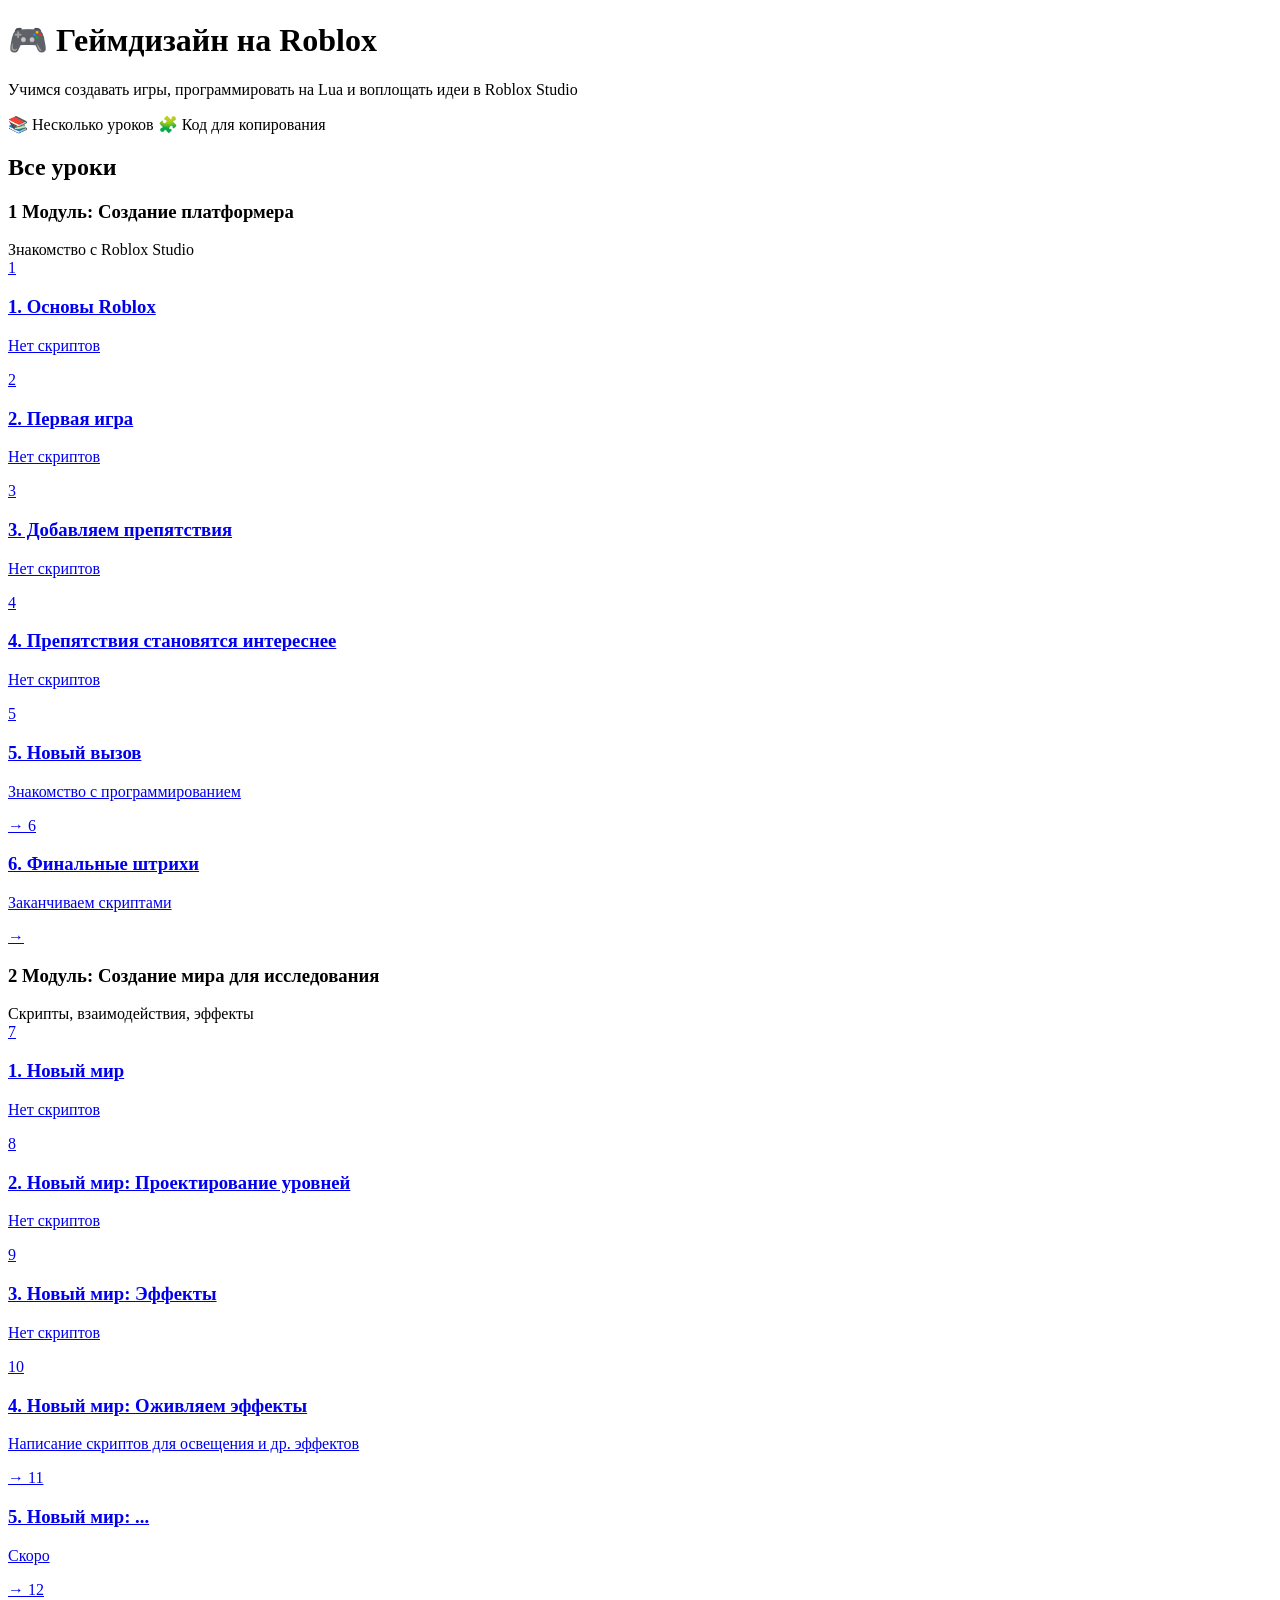
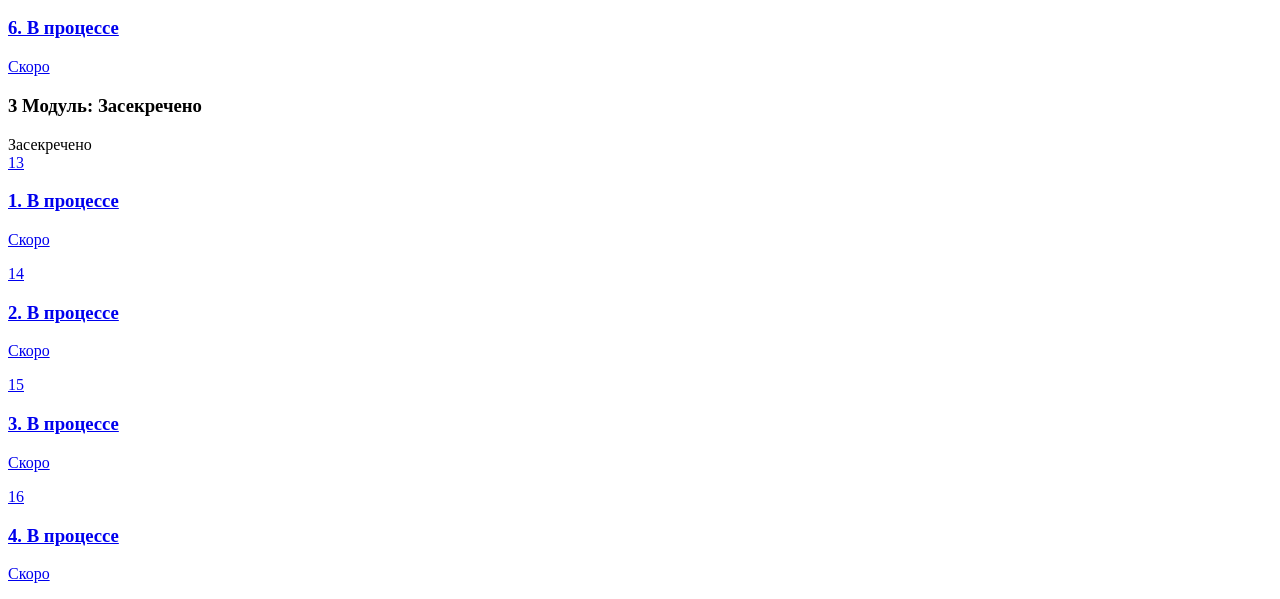
==== index.html @ af14eb31 "Update index.html" ====
<!DOCTYPE html>
<html lang="ru">
<head>
  <meta charset="UTF-8">
  <meta name="viewport" content="width=device-width, initial-scale=1.0">
  <title>Геймдизайн на Roblox — уроки для юных создателей</title>
  <link rel="preconnect" href="https://fonts.googleapis.com">
  <link rel="preconnect" href="https://fonts.gstatic.com" crossorigin>
  <link href="https://fonts.googleapis.com/css2?family=Inter:opsz,wght@14..32,400;14..32,500;14..32,600;14..32,700&display=swap" rel="stylesheet">
  <link rel="stylesheet" href="css/style.css">
  <link rel="icon" type="image/png" href="logo-circle-tg.png">
</head>
<body>
  <div class="container">

    <header class="hero">
      <h1>🎮 Геймдизайн на Roblox</h1>
      <p class="subhead">Учимся создавать игры, программировать на Lua и воплощать идеи в Roblox Studio</p>
      <div class="badge-list">
        <span class="badge">📚 Несколько уроков</span>
        <span class="badge">🧩 Код для копирования</span>
      </div>
    </header>

    <section class="section">
      <h2 class="section-title">Все уроки</h2>

      <div class="topic-list">

        <!-- ПОДТЕМА 1 -->
        <section class="topic-block">
          <header class="topic-header">
            <h3 class="topic-title">1 Модуль: Создание платформера</h3>
            <span class="topic-range">Знакомство с Roblox Studio</span>
          </header>
          <div class="lesson-list">
            <a class="lesson-item lesson-item--disabled" href="#">
              <span class="lesson-item__num">1</span>
              <div class="lesson-item__body">
                <h3>1. Основы Roblox</h3>
                <p>Нет скриптов</p>
              </div>
            </a>
            <a class="lesson-item lesson-item--disabled" href="#">
              <span class="lesson-item__num">2</span>
              <div class="lesson-item__body">
                <h3>2. Первая игра</h3>
                <p>Нет скриптов</p>
              </div>
            </a>
            <a class="lesson-item lesson-item--disabled" href="#">
              <span class="lesson-item__num">3</span>
              <div class="lesson-item__body">
                <h3>3. Добавляем препятствия</h3>
                <p>Нет скриптов</p>
              </div>
            </a>
            <a class="lesson-item lesson-item--disabled" href="#">
              <span class="lesson-item__num">4</span>
              <div class="lesson-item__body">
                <h3>4. Препятствия становятся интереснее</h3>
                <p>Нет скриптов</p>
              </div>
            </a>
            <a class="lesson-item" href="lessons/lesson-05.html">
              <span class="lesson-item__num">5</span>
              <div class="lesson-item__body">
                <h3>5. Новый вызов</h3>
                <p>Знакомство с программированием</p>
              </div>
              <span class="lesson-item__arrow">→</span>
            </a>
            <a class="lesson-item" href="lessons/lesson-06.html">
              <span class="lesson-item__num">6</span>
              <div class="lesson-item__body">
                <h3>6. Финальные штрихи</h3>
                <p>Заканчиваем скриптами</p>
              </div>
              <span class="lesson-item__arrow">→</span>
            </a>
          </div>
        </section>

        <!-- ПОДТЕМА 2 -->
        <section class="topic-block">
          <header class="topic-header">
            <h3 class="topic-title">2 Модуль: Создание мира для исследования</h3>
            <span class="topic-range">Скрипты, взаимодействия, эффекты</span>
          </header>
          <div class="lesson-list">
            <a class="lesson-item lesson-item--disabled" href="#">
              <span class="lesson-item__num">7</span>
              <div class="lesson-item__body">
                <h3>1. Новый мир</h3>
                <p>Нет скриптов</p>
              </div>
            </a>
            <a class="lesson-item lesson-item--disabled" href="#">
              <span class="lesson-item__num">8</span>
              <div class="lesson-item__body">
                <h3>2. Новый мир: Проектирование уровней</h3>
                <p>Нет скриптов</p>
              </div>
            </a>
            <a class="lesson-item lesson-item--disabled" href="#">
              <span class="lesson-item__num">9</span>
              <div class="lesson-item__body">
                <h3>3. Новый мир: Эффекты</h3>
                <p>Нет скриптов</p>
              </div>
            </a>
            <a class="lesson-item" href="lessons/lesson-10.html">
              <span class="lesson-item__num">10</span>
              <div class="lesson-item__body">
                <h3>4. Новый мир: Оживляем эффекты</h3>
                <p>Написание скриптов для освещения и др. эффектов</p>
              </div>
              <span class="lesson-item__arrow">→</span>
            </a>
            <a class="lesson-item" href="lessons/lesson-1.html">
              <span class="lesson-item__num">11</span>
              <div class="lesson-item__body">
                <h3>5. Новый мир: ...</h3>
                <p>Скоро</p>
              </div>
              <span class="lesson-item__arrow">→</span>
            </a>
            <a class="lesson-item lesson-item--disabled" href="#">
              <span class="lesson-item__num">12</span>
              <div class="lesson-item__body">
                <h3>6. В процессе</h3>
                <p>Скоро</p>
              </div>
            </a>
          </div>
        </section>

        <!-- ПОДТЕМА 3 — занятие 7 является первым в этой подтеме -->
        <section class="topic-block">
          <header class="topic-header">
            <h3 class="topic-title">3 Модуль: Засекречено</h3>
            <span class="topic-range">Засекречено</span>
          </header>
          <div class="lesson-list">
            <a class="lesson-item lesson-item--disabled" href="#">
              <span class="lesson-item__num">13</span>
              <div class="lesson-item__body">
                <h3>1. В процессе</h3>
                <p>Скоро</p>
              </div>
            </a>
            <a class="lesson-item lesson-item--disabled" href="#">
              <span class="lesson-item__num">14</span>
              <div class="lesson-item__body">
                <h3>2. В процессе</h3>
                <p>Скоро</p>
              </div>
            </a>
            <a class="lesson-item lesson-item--disabled" href="#">
              <span class="lesson-item__num">15</span>
              <div class="lesson-item__body">
                <h3>3. В процессе</h3>
                <p>Скоро</p>
              </div>
            </a>
            <a class="lesson-item lesson-item--disabled" href="#">
              <span class="lesson-item__num">16</span>
              <div class="lesson-item__body">
                <h3>4. В процессе</h3>
                <p>Скоро</p>
              </div>
            </a>
          </div>
        </section>

      </div>
    </section>

  </div>
</body>
</html>
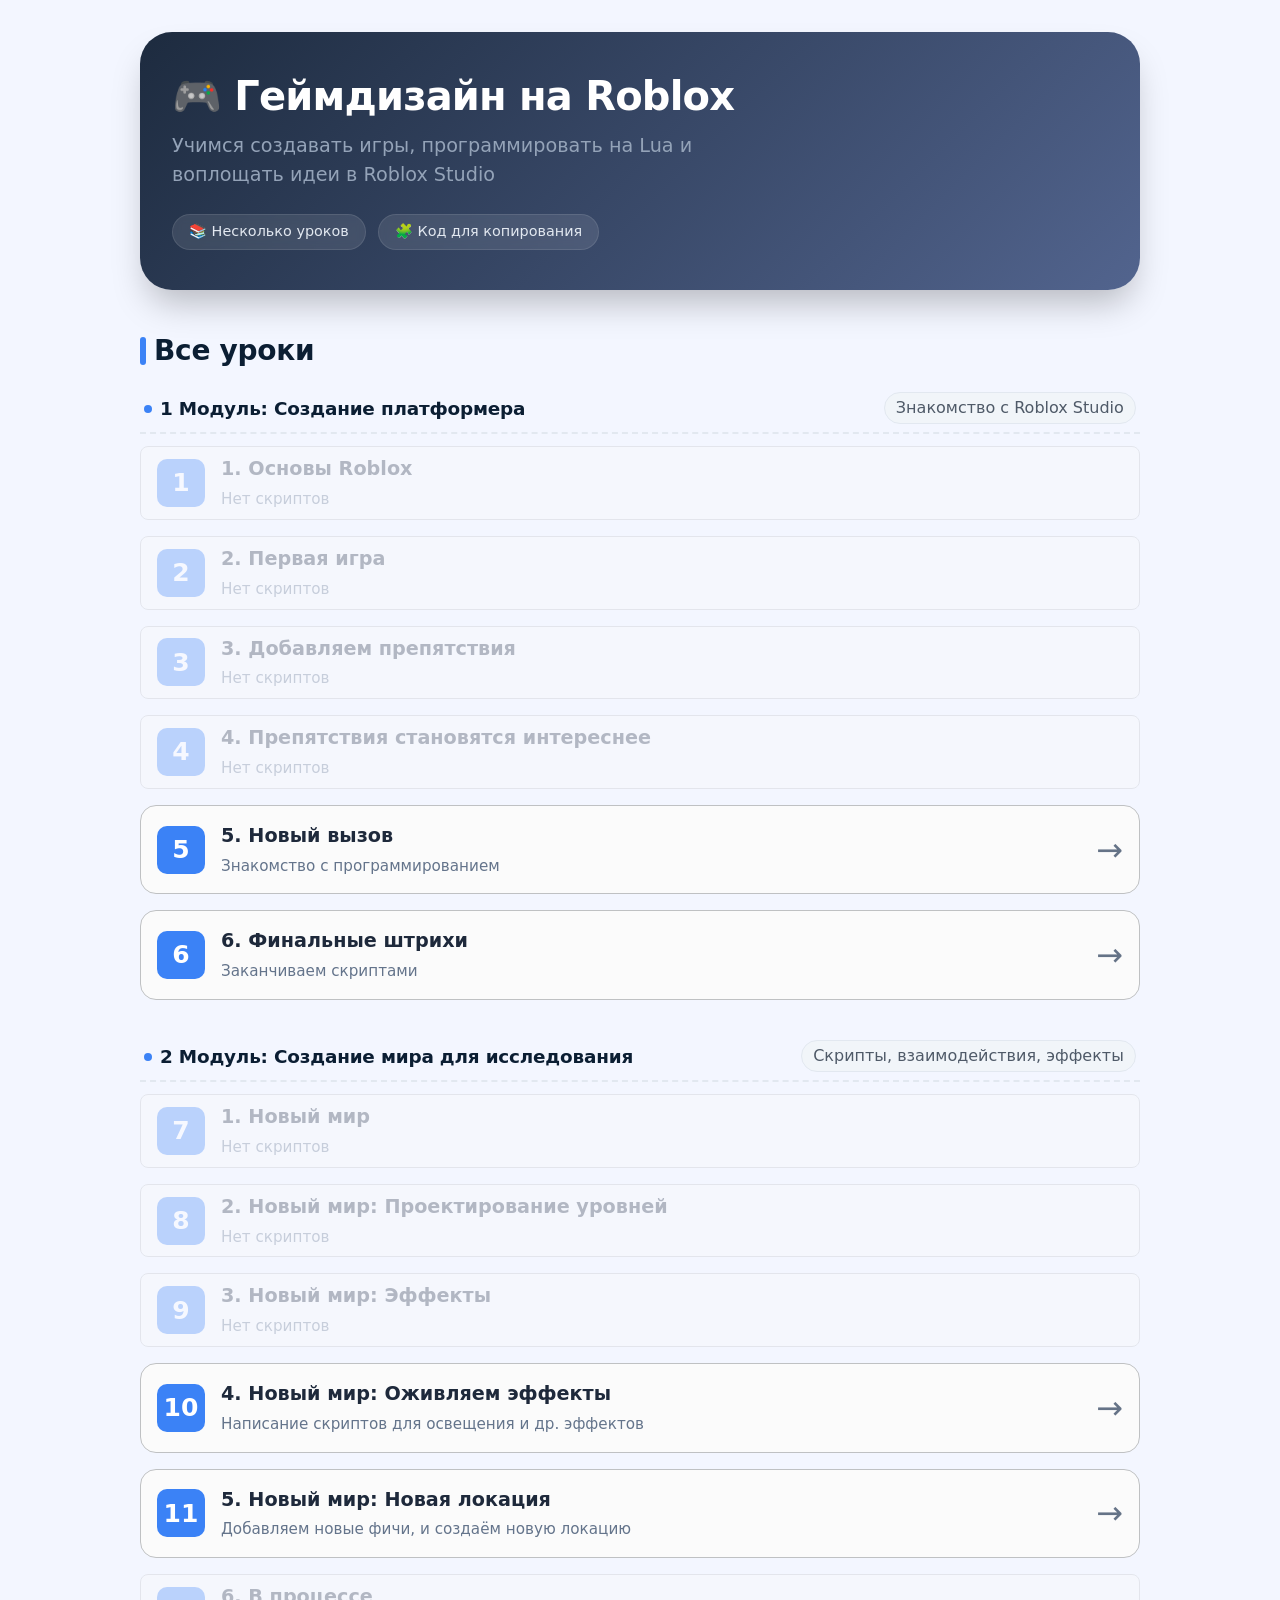
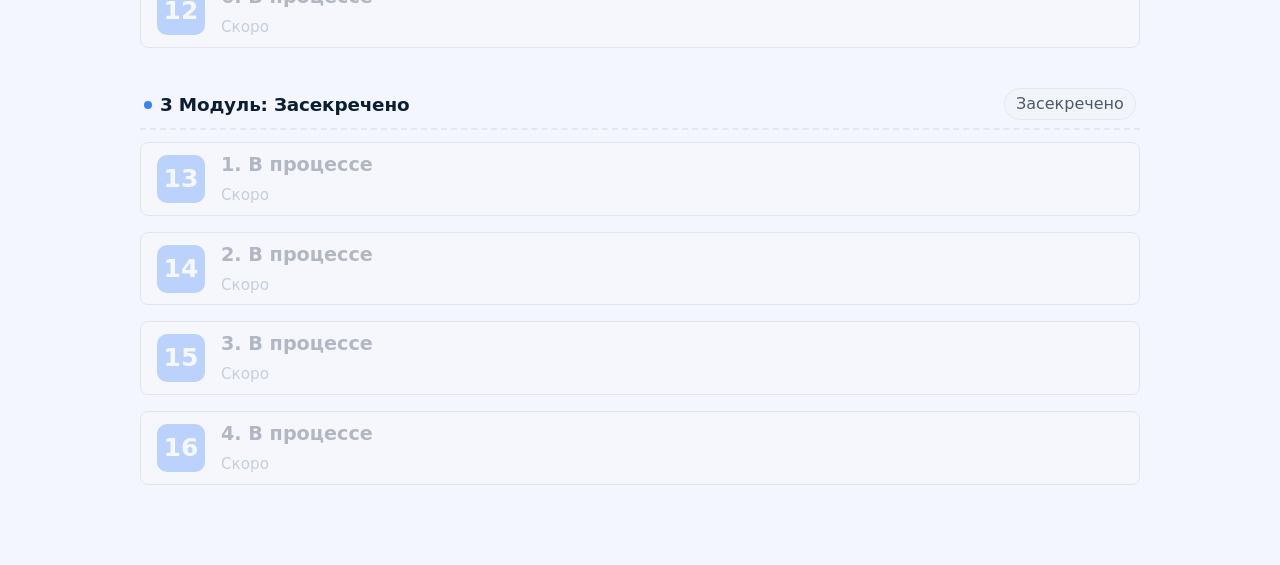
==== commit 72c0ca26: "Update index.html" ====
--- a/index.html
+++ b/index.html
@@ -117,11 +117,11 @@
               </div>
               <span class="lesson-item__arrow">→</span>
             </a>
-            <a class="lesson-item" href="lessons/lesson-1.html">
+            <a class="lesson-item" href="lessons/lesson-11.html">
               <span class="lesson-item__num">11</span>
               <div class="lesson-item__body">
-                <h3>5. Новый мир: ...</h3>
-                <p>Скоро</p>
+                <h3>5. Новый мир: Новая локация</h3>
+                <p>Добавляем новые фичи, и создаём новую локацию</p>
               </div>
               <span class="lesson-item__arrow">→</span>
             </a>
--- a/css/style.css
+++ b/css/style.css
@@ -0,0 +1,612 @@
+/* ===== БАЗА ===== */
+* {
+    margin: 0;
+    padding: 0;
+    box-sizing: border-box;
+  }
+  html {
+    scroll-behavior: smooth;
+  }
+  body {
+    font-family: 'Inter', system-ui, -apple-system, sans-serif;
+    background: #f3f6ff;
+    color: #0f172a;
+    line-height: 1.5;
+    padding: 2rem 1.5rem;
+  }
+  
+  .container {
+    max-width: 1000px;
+    margin: 0 auto;
+  }
+  /* Принудительный задний фон для кода */
+  pre code.hljs {
+    background: rgb(44, 60, 74) !important;
+  }
+
+  /* ===== ОБЩИЕ КОМПОНЕНТЫ ===== */
+  .section {
+    margin-bottom: 3rem;
+  }
+  
+  .section-title {
+    font-size: 1.75rem;
+    font-weight: 700;
+    letter-spacing: -0.01em;
+    margin-bottom: 1.25rem;
+    display: flex;
+    align-items: center;
+    gap: 0.5rem;
+    color: #0b1e33;
+  }
+  
+  .section-title::before {
+    content: '';
+    display: inline-block;
+    width: 6px;
+    height: 1.75rem;
+    background: #3b82f6;
+    border-radius: 4px;
+  }
+  
+  /* ===== ХЕДЕР ===== */
+  .hero {
+    background: linear-gradient(135deg, #1d2b3f 0%, #52648e 100%);
+    color: white;
+    border-radius: 2rem;
+    padding: 2.5rem 2rem;
+    margin-bottom: 2.5rem;
+    box-shadow: 0 20px 35px -8px rgba(0, 0, 0, 0.25);
+  }
+  
+  .hero h1 {
+    font-size: 2.5rem;
+    font-weight: 700;
+    letter-spacing: -0.02em;
+    line-height: 1.2;
+    margin-bottom: 0.75rem;
+  }
+  
+  .hero .subhead {
+    font-size: 1.2rem;
+    color: #94a3b8;
+    max-width: 600px;
+    font-weight: 400;
+  }
+  
+  .badge-list {
+    display: flex;
+    flex-wrap: wrap;
+    gap: 0.75rem;
+    margin-top: 1.5rem;
+  }
+  
+  .badge {
+    background: rgba(255, 255, 255, 0.1);
+    backdrop-filter: blur(4px);
+    padding: 0.4rem 1rem;
+    border-radius: 40px;
+    font-size: 0.9rem;
+    font-weight: 500;
+    color: #e2e8f0;
+    border: 1px solid rgba(255, 255, 255, 0.1);
+  }
+  
+  /* ===== НАВИГАЦИЯ СВЕРХУ ===== */
+  .breadcrumbs {
+    margin-bottom: 1.25rem;
+    font-size: 0.9rem;
+    display: flex;
+    align-items: center;
+    flex-wrap: wrap;
+    gap: 0.5rem;
+  }
+  
+  .breadcrumbs a {
+    display: inline-flex;
+    align-items: center;
+    gap: 0.4rem;
+    padding: 0.45rem 1rem;
+    border-radius: 2rem;
+    border: 1.5px solid #cbd5e1;
+    background: #ffffff;
+    color: #1e293b;
+    font-size: 0.9rem;
+    font-weight: 600;
+    text-decoration: none;
+    transition: background 0.15s, border-color 0.15s, color 0.15s, transform 0.1s, box-shadow 0.15s;
+    box-shadow: 0 1px 2px rgba(0, 0, 0, 0.04);
+  }
+  
+  .breadcrumbs a:hover {
+    background: #eff6ff;
+    border-color: #3b82f6;
+    color: #1d4ed8;
+    box-shadow: 0 4px 10px -4px rgba(59, 130, 246, 0.35);
+    text-decoration: none;
+  }
+  
+  .breadcrumbs a:active {
+    transform: scale(0.97);
+  }
+  
+  /* ===== МАТЕРИАЛЫ К УРОКУ ===== */
+  .downloads {
+    background: #ffffff;
+    border: 1px solid #e9eef3;
+    border-radius: 1.5rem;
+    padding: 1.5rem 1.75rem 1.75rem;
+    margin-bottom: 2rem;
+    box-shadow: 0 4px 14px -6px rgba(0, 0, 0, 0.06);
+  }
+  
+  .downloads__title {
+    display: flex;
+    align-items: center;
+    gap: 0.6rem;
+    font-size: 1.15rem;
+    font-weight: 700;
+    color: #0b1e33;
+    margin-bottom: 0.4rem;
+  }
+  
+  .downloads__icon {
+    font-size: 1.25rem;
+    line-height: 1;
+  }
+  
+  .downloads__hint {
+    font-size: 0.9rem;
+    color: #64748b;
+    margin-bottom: 1.1rem;
+  }
+  
+  .downloads__list {
+    display: flex;
+    flex-direction: column;
+    gap: 0.75rem;
+  }
+  
+  /* Карточка-ссылка на файл */
+  .download-item {
+    display: flex;
+    align-items: center;
+    gap: 1rem;
+    padding: 0.85rem 1.1rem;
+    border: 1.5px solid #e2e8f0;
+    border-radius: 1rem;
+    background: #f9fcff;
+    text-decoration: none;
+    color: inherit;
+    transition: border-color 0.15s, background 0.15s, box-shadow 0.15s, transform 0.1s;
+  }
+  
+  .download-item:hover {
+    border-color: #3b82f6;
+    background: #eff6ff;
+    box-shadow: 0 6px 14px -8px rgba(59, 130, 246, 0.4);
+  }
+  
+  .download-item:active {
+    transform: scale(0.995);
+  }
+  
+  .download-item__icon {
+    font-size: 1.4rem;
+    flex-shrink: 0;
+    width: 2.2rem;
+    text-align: center;
+  }
+  
+  .download-item__body {
+    flex: 1;
+    min-width: 0;
+  }
+  
+  .download-item__name {
+    font-size: 0.98rem;
+    font-weight: 600;
+    color: #1e293b;
+    margin-bottom: 0.1rem;
+    white-space: nowrap;
+    overflow: hidden;
+    text-overflow: ellipsis;
+  }
+  
+  .download-item__meta {
+    font-size: 0.8rem;
+    color: #64748b;
+  }
+  
+  /* Кнопка «Скачать ↓» внутри карточки */
+  .download-item__action {
+    flex-shrink: 0;
+    display: inline-flex;
+    align-items: center;
+    gap: 0.3rem;
+    padding: 0.45rem 0.95rem;
+    border-radius: 2rem;
+    background: #3b82f6;
+    color: #ffffff;
+    font-size: 0.85rem;
+    font-weight: 600;
+    border: 1.5px solid #3b82f6;
+    transition: background 0.15s, border-color 0.15s, box-shadow 0.15s;
+  }
+  
+  .download-item:hover .download-item__action {
+    background: #2563eb;
+    border-color: #2563eb;
+    box-shadow: 0 4px 10px -4px rgba(37, 99, 235, 0.5);
+  }
+  .task-link {
+    display: inline-flex;
+    align-items: center;
+    gap: 1rem;
+    color: #3b82f6;
+    font-weight: 600;
+    text-decoration: none;
+    border-bottom: 2px dashed #93c5fd;
+    transition: color 0.15s, border-color 0.15s;
+  }
+  
+  .task-link:hover {
+    color: #1d4ed8;
+    border-bottom-color: #1d4ed8;
+  }
+  
+  
+  /* ===== СПИСОК УРОКОВ (главная) ===== */
+  .lesson-list {
+    display: flex;
+    flex-direction: column;
+    gap: 1rem;
+  }
+  
+  .lesson-item {
+    display: flex;
+    align-items: center;
+    gap: 1rem;
+    background: rgb(251, 251, 251);
+    padding: 1rem 1rem;
+    border-radius: 1rem;
+    border: 1px solid #bfc1c3;
+    text-decoration: none;
+    color: inherit;
+    transition: box-shadow 0.2s, border-color 0.2s, transform 0.1s;
+  }
+  
+  .lesson-item:hover {
+    box-shadow: 0 10px 20px -8px rgba(0, 0, 0, 0.2);
+    border-color: #506074;
+    background: rgb(255, 255, 255);
+  }
+  
+  .lesson-item--disabled {
+    opacity: 0.3;
+    pointer-events: none;
+    padding: 0.5rem 1rem;
+    border-radius: 0.5rem;
+  }
+  
+  .lesson-item__num {
+    background: #3b82f6;
+    color: white;
+    width: 3rem;
+    height: 3rem;
+    font-size: 25px;
+    border-radius: 10px;
+    display: inline-flex;
+    align-items: center;
+    justify-content: center;
+    font-weight: 600;
+    flex-shrink: 0;
+  }
+  
+  .lesson-item__body {
+    flex: 1;
+  }
+  
+  .lesson-item__body h3 {
+    font-size: 1.2rem;
+    font-weight: 600;
+    color: #1e293b;
+    margin-bottom: 0.25rem;
+  }
+  
+  .lesson-item__body p {
+    font-size: 0.95rem;
+    color: #64748b;
+  }
+  
+  .lesson-item__arrow {
+    color: #657387;
+    font-size: 2rem;
+  }
+  
+  /* ===== КАРТОЧКИ ЗАДАНИЙ ===== */
+  .task-grid {
+    display: flex;
+    flex-direction: column;
+    gap: 2rem;
+  }
+  
+  .task-card {
+    background: white;
+    border-radius: 1.5rem;
+    box-shadow: 0 8px 20px -6px rgba(0, 0, 0, 0.08), 0 4px 12px -2px rgba(0, 0, 0, 0.03);
+    border: 1px solid #e9eef3;
+    overflow: hidden;
+    transition: box-shadow 0.2s ease;
+  }
+  
+  .task-card:hover {
+    box-shadow: 0 18px 30px -10px rgba(0, 0, 0, 0.12);
+  }
+  
+  .task-header {
+    padding: 1.25rem 1.75rem;
+    background: #f9fcff;
+    border-bottom: 1px solid #e9eef3;
+    display: flex;
+    flex-wrap: wrap;
+    align-items: center;
+    justify-content: space-between;
+    gap: 1rem;
+  }
+  
+  .task-header h2 {
+    font-size: 1.4rem;
+    font-weight: 600;
+    color: #1e293b;
+    display: flex;
+    align-items: center;
+    gap: 0.75rem;
+  }
+  
+  .task-number {
+    background: #3b82f6;
+    color: white;
+    font-size: 25px;
+    font-weight: 600;
+    width: 3rem;
+    height: 3rem;
+    display: inline-flex;
+    align-items: center;
+    justify-content: center;
+    border-radius: 10px;
+    flex-shrink: 0;
+  }
+  
+  .task-desc {
+    font-size: 1rem;
+    color: #475569;
+    max-width: 70%;
+  }
+  
+  /* ===== БЛОК КОДА ===== */
+  .code-block-wrapper {
+    padding: 1.5rem 1.75rem 1.75rem;
+    background: #ffffff;
+  }
+  
+  .code-label {
+    display: flex;
+    justify-content: space-between;
+    align-items: center;
+    margin-bottom: 0.75rem;
+    gap: 1rem;
+  }
+  
+  .code-label span {
+    font-size: 0.85rem;
+    letter-spacing: 0.03em;
+    font-weight: 600;
+    color: #64748b;
+  }
+  
+  .copy-button {
+    background: #eef2f6;
+    border: 1px solid #dae2ed;
+    padding: 0.5rem 1rem;
+    border-radius: 2rem;
+    font-size: 0.85rem;
+    font-weight: 600;
+    color: #1e293b;
+    display: inline-flex;
+    align-items: center;
+    gap: 0.5rem;
+    cursor: pointer;
+    transition: background 0.15s, color 0.15s, transform 0.1s;
+  }
+  
+  .copy-button:hover {
+    background: #3b82f6;
+    color: white;
+    border-color: #3b82f6;
+  }
+  
+  .copy-button:active {
+    transform: scale(0.97);
+  }
+  
+  .copy-button.copied {
+    background: #10b981;
+    color: white;
+    border-color: #10b981;
+  }
+  
+  pre {
+    background: rgb(44, 60, 74);
+    border-radius: 1rem;
+    padding: 1rem 1rem;
+    overflow-x: auto;
+    font-family: 'Fira Code', 'JetBrains Mono', 'Cascadia Code', 'Consolas', monospace;
+    font-size: 1rem;
+    line-height: 1.6;
+    color: #e2e8f0;
+    border: 1px solid #1e2a3a;
+    tab-size: 4;
+  }
+  
+  code {
+    font-family: inherit;
+  }
+  
+  pre::-webkit-scrollbar {
+    height: 8px;
+  }
+  pre::-webkit-scrollbar-track {
+    background: #1e293b;
+    border-radius: 4px;
+  }
+  pre::-webkit-scrollbar-thumb {
+    background: #475569;
+    border-radius: 4px;
+  }
+  
+  /* ===== ФУТЕР / НАВИГАЦИЯ ===== */
+  .footer-nav {
+    margin-top: 2.5rem;
+    padding-top: 1.5rem;
+    border-top: 2px solid #e2e8f0;
+    display: flex;
+    justify-content: space-between;
+    align-items: center;
+    flex-wrap: wrap;
+    gap: 0.75rem;
+  }
+  
+  .footer-nav a {
+    display: inline-flex;
+    align-items: center;
+    gap: 0.5rem;
+    padding: 0.6rem 1.2rem;
+    border-radius: 2rem;
+    border: 1.5px solid #cbd5e1;
+    background: #ffffff;
+    color: #1e293b;
+    font-size: 0.9rem;
+    font-weight: 600;
+    text-decoration: none;
+    transition: background 0.15s, border-color 0.15s, color 0.15s, transform 0.1s, box-shadow 0.15s;
+    box-shadow: 0 1px 2px rgba(0, 0, 0, 0.04);
+  }
+  
+  .footer-nav a:hover {
+    background: #eff6ff;
+    border-color: #3b82f6;
+    color: #1d4ed8;
+    box-shadow: 0 4px 10px -4px rgba(59, 130, 246, 0.35);
+    text-decoration: none; /* отключаем старое подчёркивание */
+  }
+  
+  .footer-nav a:active {
+    transform: scale(0.97);
+  }
+  
+  /* ===== МОБИЛЬНАЯ АДАПТИВНОСТЬ ===== */
+  @media (max-width: 640px) {
+    body {
+      padding: 1rem;
+    }
+  
+    .hero {
+      padding: 1.75rem 1.25rem;
+    }
+  
+    .hero h1 {
+      font-size: 1.9rem;
+    }
+  
+    .task-header {
+      flex-direction: column;
+      align-items: flex-start;
+      padding: 1rem 1.25rem;
+    }
+  
+    .task-desc {
+      max-width: 100%;
+    }
+  
+    .code-block-wrapper {
+      padding: 1rem 1.25rem 1.25rem;
+    }
+  
+    pre {
+      padding: 1rem;
+      font-size: 0.85rem;
+    }
+  
+    .task-header h2 {
+      font-size: 1.2rem;
+    }
+  
+    .lesson-item {
+      padding: 1rem;
+    }
+  }
+  /* ===== ПОДТЕМЫ ===== */
+  .topic-list {
+    display: flex;
+    flex-direction: column;
+    gap: 2.5rem;
+  }
+  
+  .topic-block {
+    display: flex;
+    flex-direction: column;
+    gap: 0.75rem;
+  }
+  
+  .topic-header {
+    display: flex;
+    align-items: baseline;
+    justify-content: space-between;
+    flex-wrap: wrap;
+    gap: 0.5rem;
+    padding: 0 0.25rem 0.5rem;
+    border-bottom: 2px dashed #e2e8f0;
+  }
+  
+  .topic-title {
+    font-size: 1.15rem;
+    font-weight: 700;
+    color: #0b1e33;
+    letter-spacing: -0.01em;
+    display: flex;
+    align-items: center;
+    gap: 0.5rem;
+  }
+  
+  .topic-title::before {
+    content: '';
+    width: 8px;
+    height: 8px;
+    background: #3b82f6;
+    border-radius: 50%;
+    display: inline-block;
+  }
+  
+  .topic-range {
+    font-size: 1rem;
+    font-weight: 500;
+    color: #4f5a68;
+    background: #f1f5f9;
+    padding: 0.2rem 0.7rem;
+    border-radius: 40px;
+    border: 1px solid #e2e8f0;
+    white-space: nowrap;
+  }
+  
+  /* ===== МОБИЛЬНАЯ АДАПТИВНОСТЬ (дополнение к существующему блоку) ===== */
+  @media (max-width: 640px) {
+    .topic-header {
+      flex-direction: column;
+      align-items: flex-start;
+    }
+  
+    .topic-title {
+      font-size: 1.05rem;
+    }
+  }
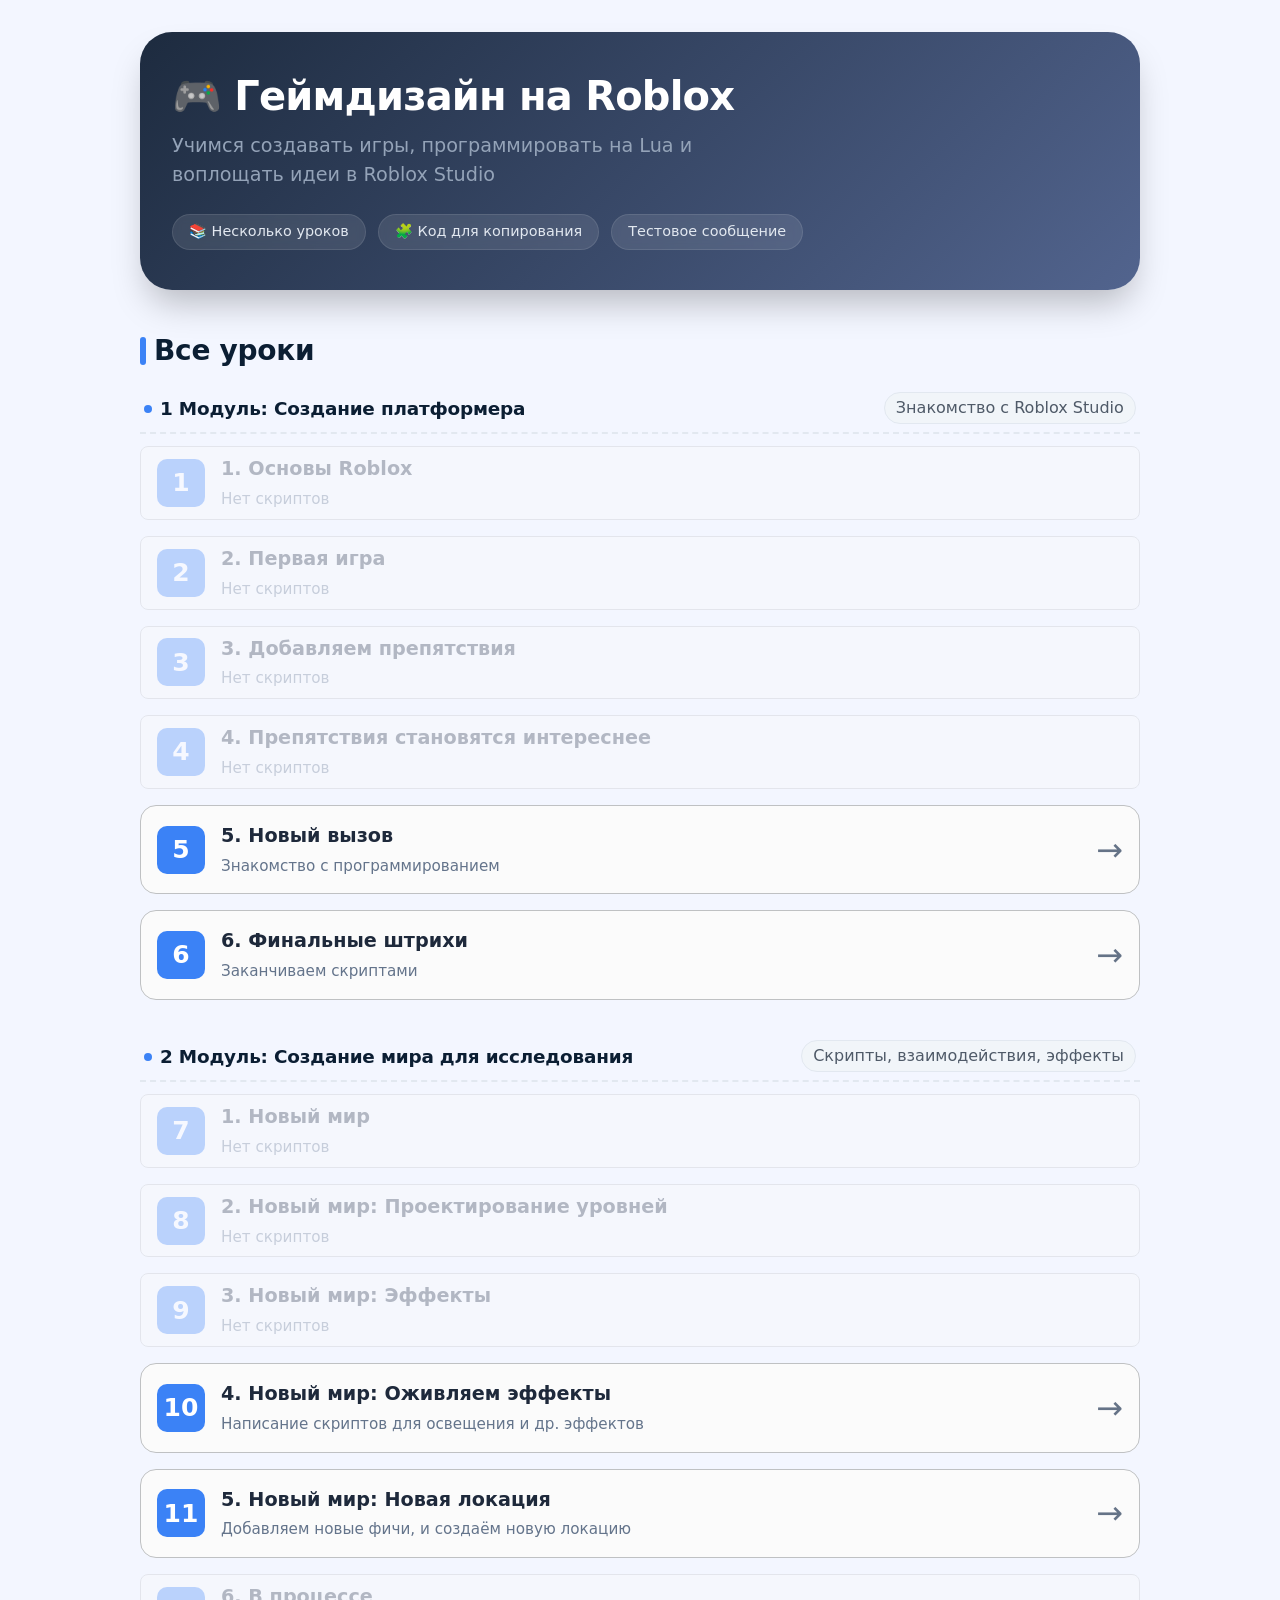
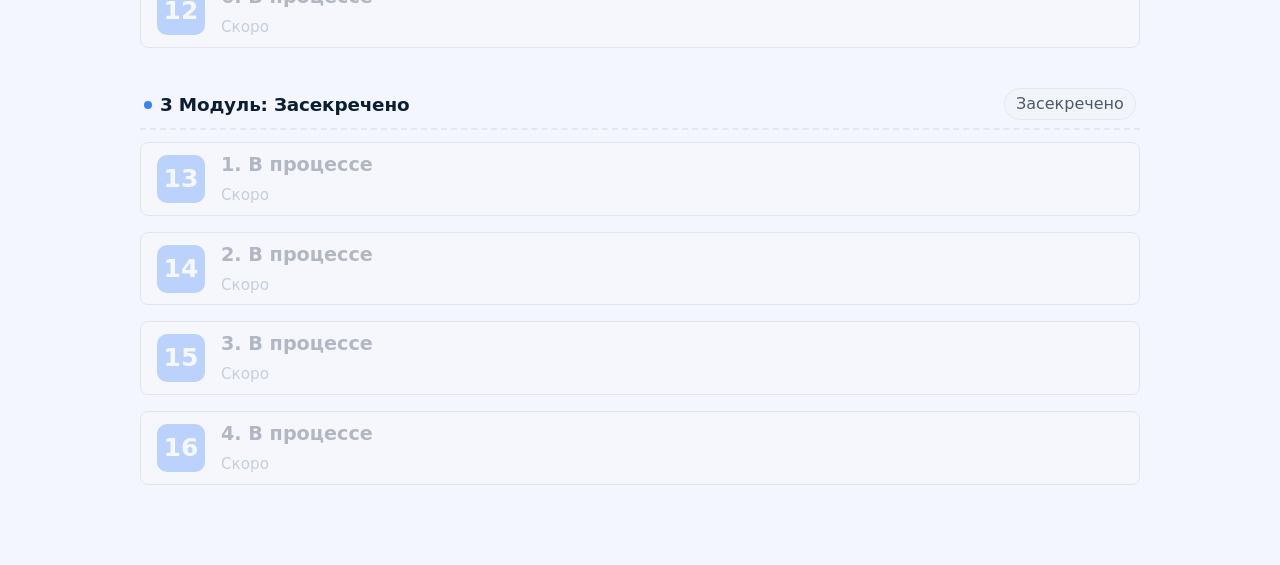
==== commit c977925c: "тестовый варик" ====
--- a/index.html
+++ b/index.html
@@ -19,6 +19,7 @@
       <div class="badge-list">
         <span class="badge">📚 Несколько уроков</span>
         <span class="badge">🧩 Код для копирования</span>
+        <span class="badge">Тестовое сообщение</span>
       </div>
     </header>
 
--- a/css/style.css
+++ b/css/style.css
@@ -22,6 +22,7 @@
   /* Принудительный задний фон для кода */
   pre code.hljs {
     background: rgb(44, 60, 74) !important;
+    font-size: 17px;
   }
 
   /* ===== ОБЩИЕ КОМПОНЕНТЫ ===== */
@@ -399,10 +400,9 @@
   }
   
   .code-label span {
-    font-size: 0.85rem;
-    letter-spacing: 0.03em;
-    font-weight: 600;
-    color: #64748b;
+    font-size: 0.9rem;
+    font-weight: 600;
+    color: #505c6d;
   }
   
   .copy-button {
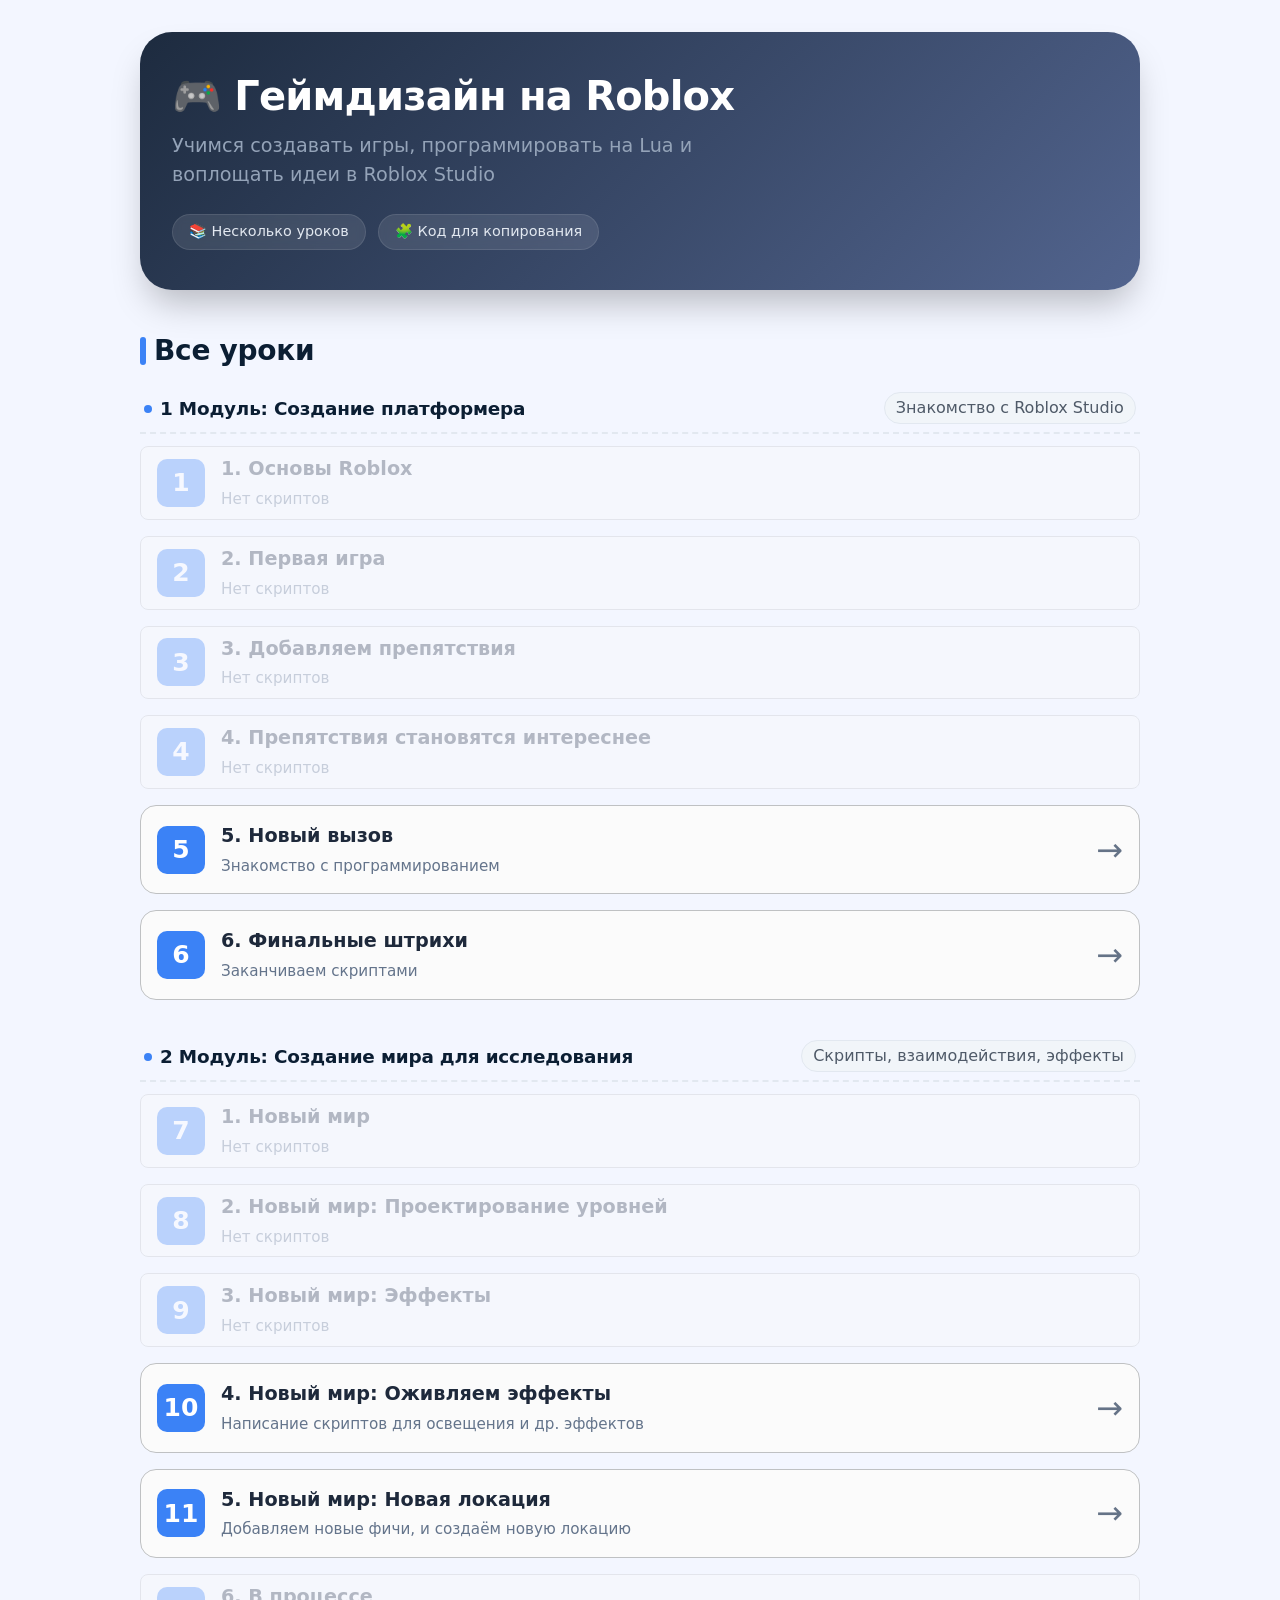
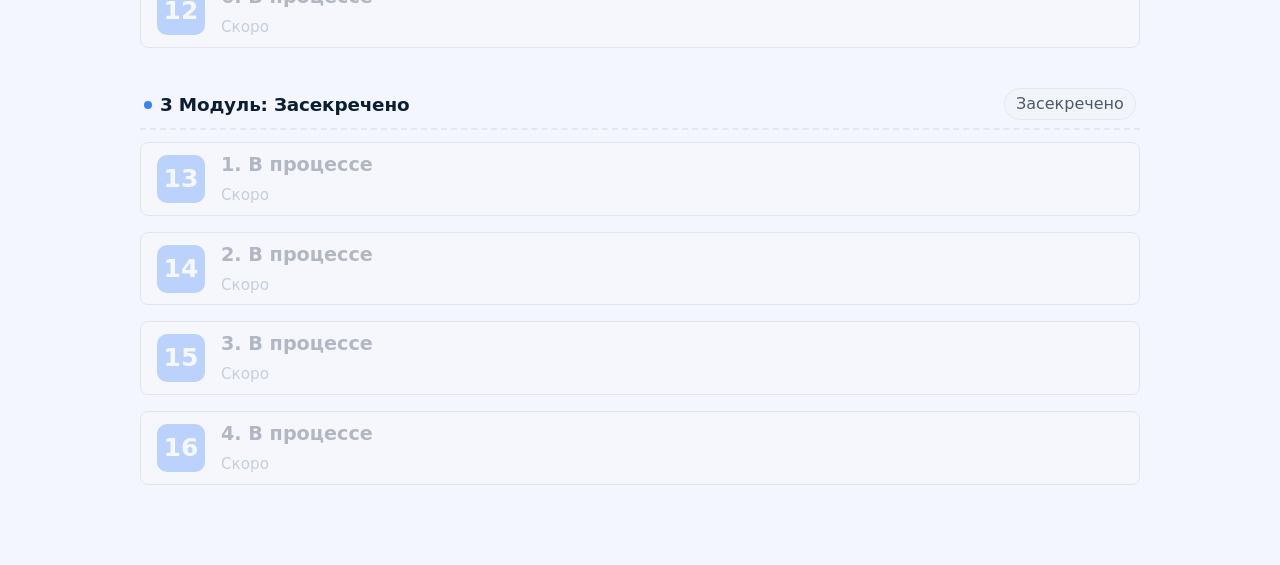
==== commit 39319ca1: "Вернул к исходнику" ====
--- a/index.html
+++ b/index.html
@@ -19,7 +19,6 @@
       <div class="badge-list">
         <span class="badge">📚 Несколько уроков</span>
         <span class="badge">🧩 Код для копирования</span>
-        <span class="badge">Тестовое сообщение</span>
       </div>
     </header>
 
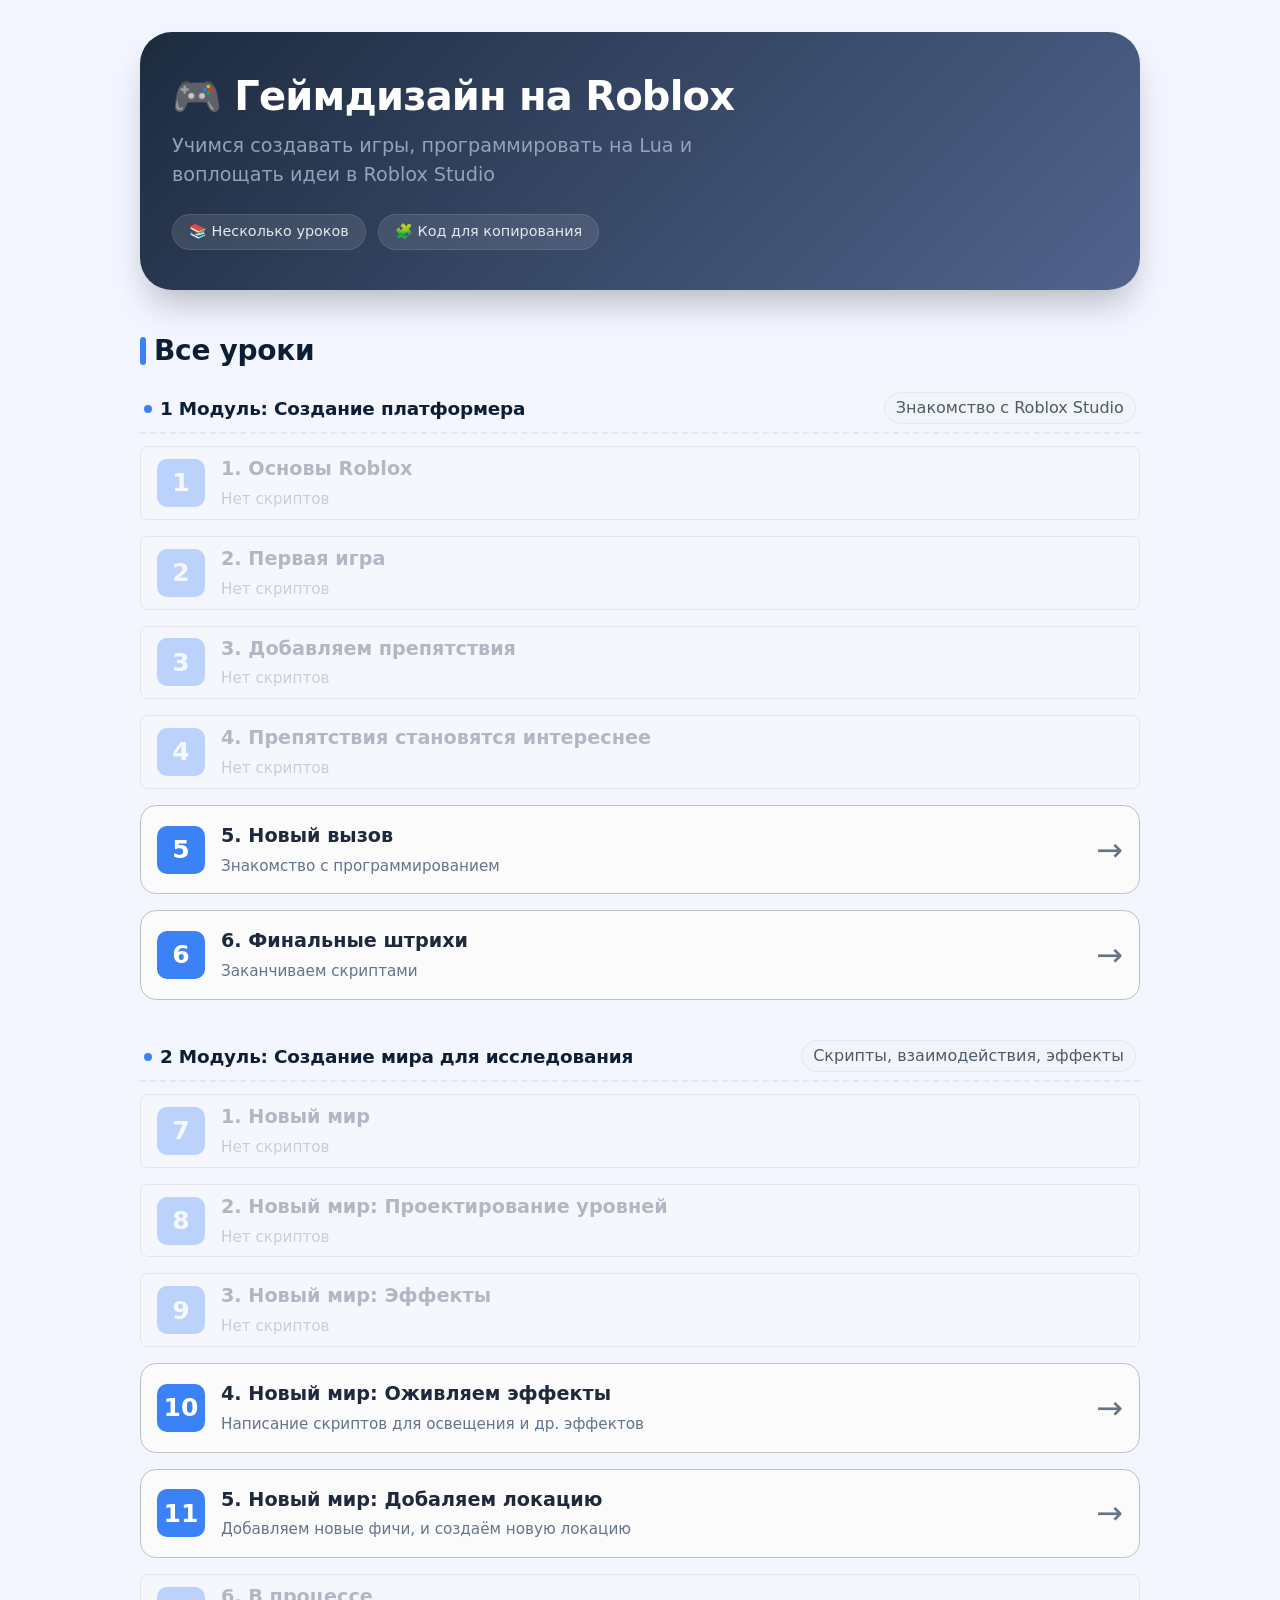
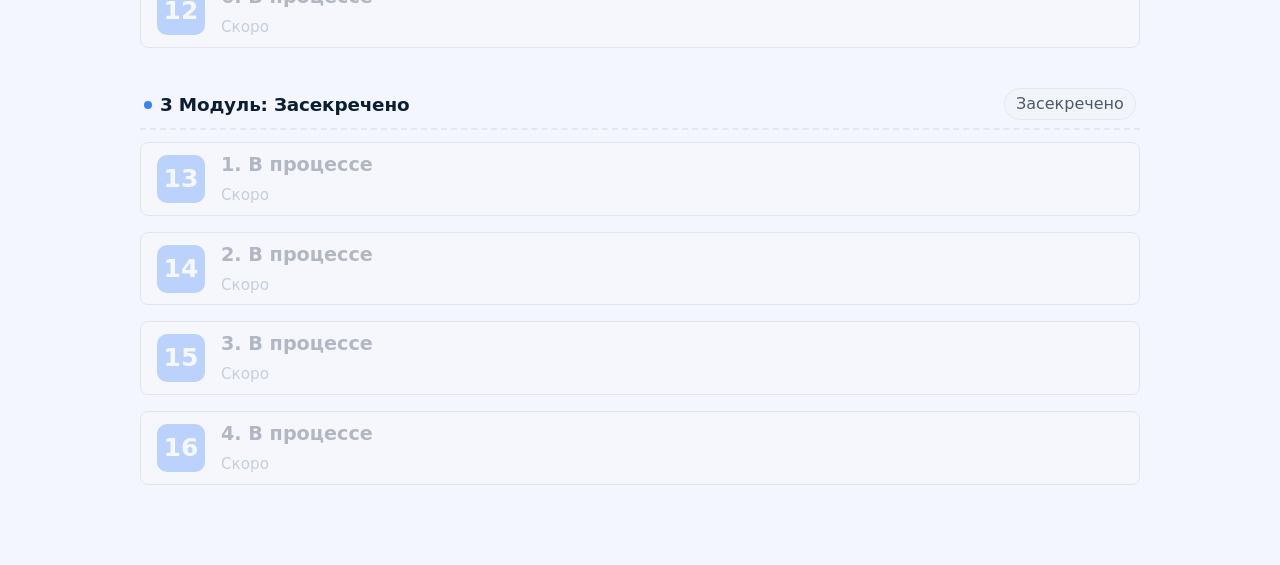
==== commit 113ca77c: "Заголовки уркоов" ====
--- a/index.html
+++ b/index.html
@@ -3,7 +3,7 @@
 <head>
   <meta charset="UTF-8">
   <meta name="viewport" content="width=device-width, initial-scale=1.0">
-  <title>Геймдизайн на Roblox — уроки для юных создателей</title>
+  <title>Создание игр на Roblox</title>
   <link rel="preconnect" href="https://fonts.googleapis.com">
   <link rel="preconnect" href="https://fonts.gstatic.com" crossorigin>
   <link href="https://fonts.googleapis.com/css2?family=Inter:opsz,wght@14..32,400;14..32,500;14..32,600;14..32,700&display=swap" rel="stylesheet">
@@ -120,7 +120,7 @@
             <a class="lesson-item" href="lessons/lesson-11.html">
               <span class="lesson-item__num">11</span>
               <div class="lesson-item__body">
-                <h3>5. Новый мир: Новая локация</h3>
+                <h3>5. Новый мир: Добаляем локацию</h3>
                 <p>Добавляем новые фичи, и создаём новую локацию</p>
               </div>
               <span class="lesson-item__arrow">→</span>
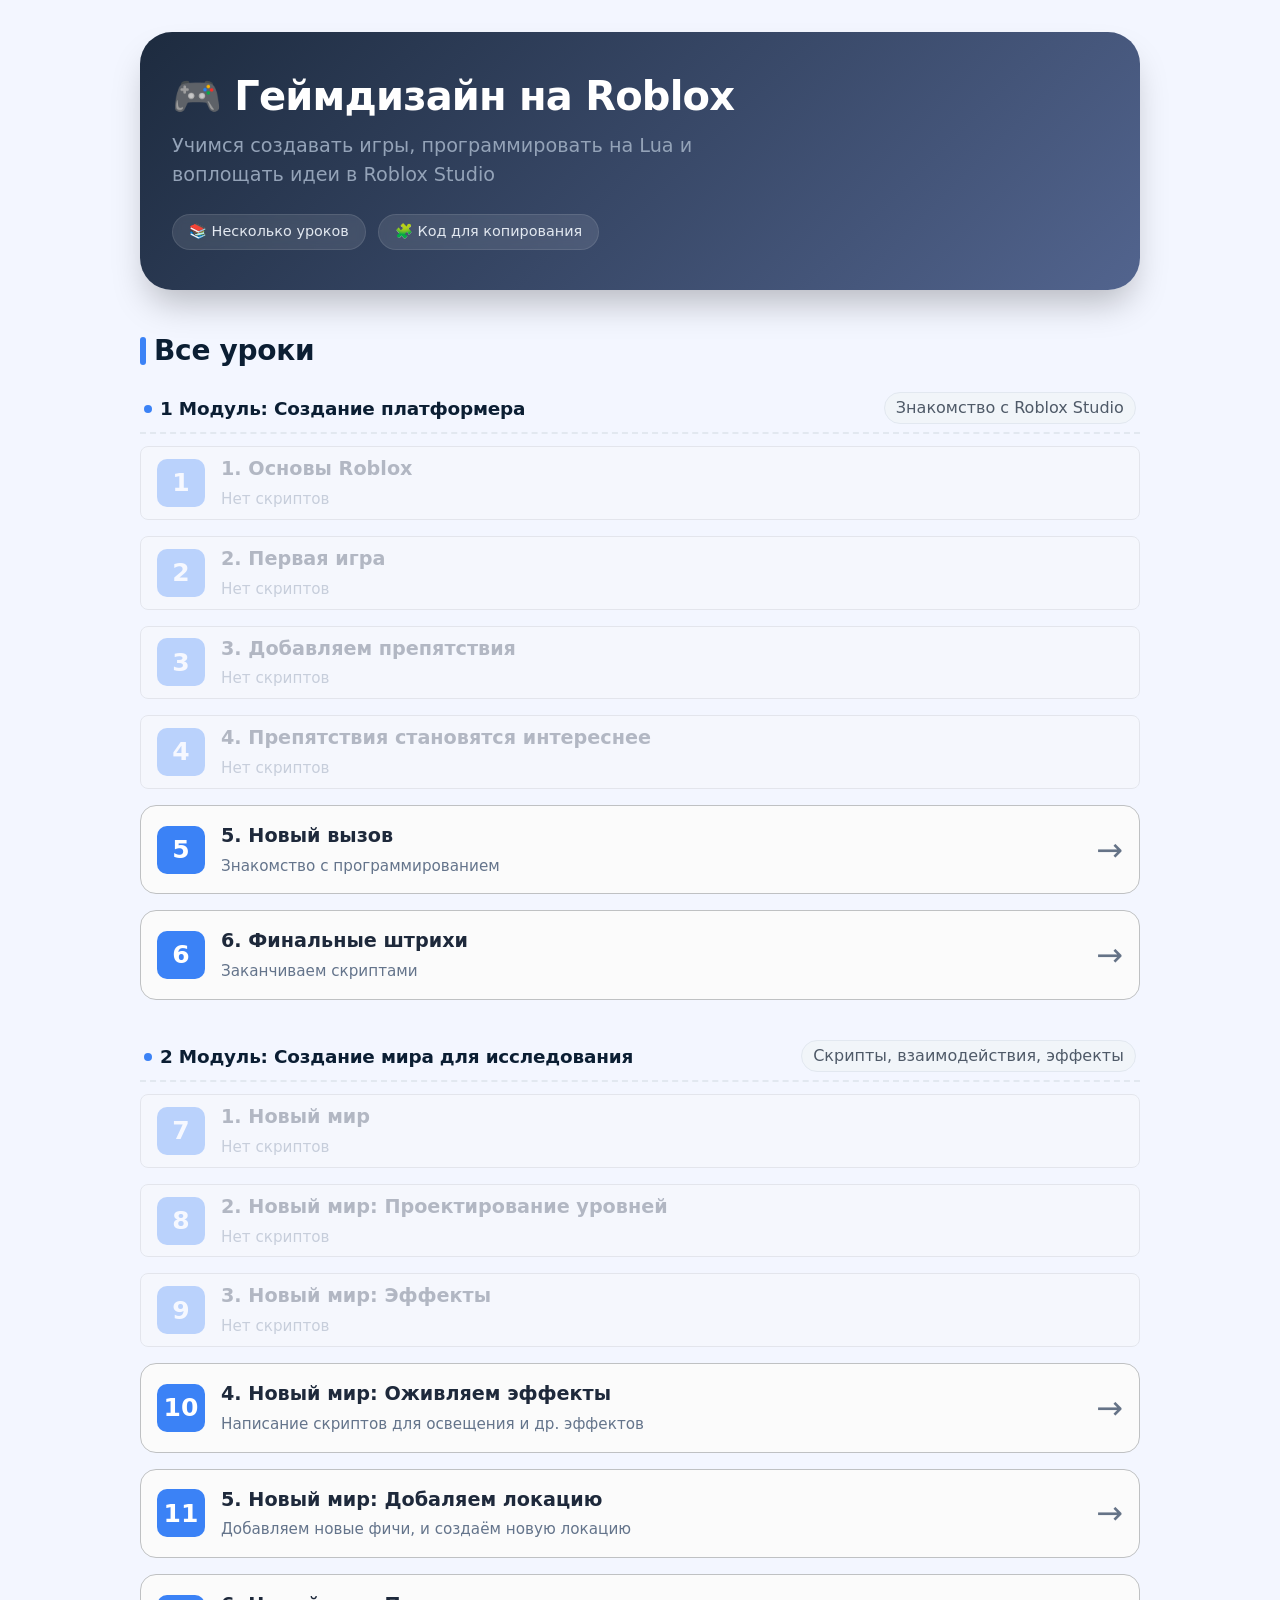
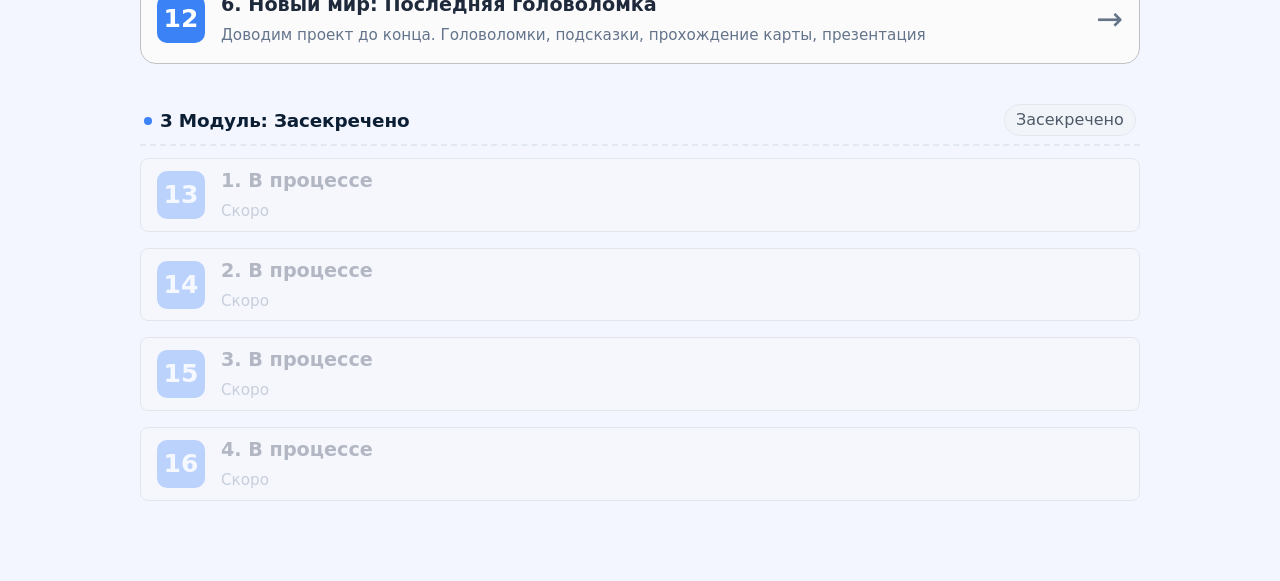
==== commit 0cabad15: "распред по папкам + 12 урок" ====
--- a/index.html
+++ b/index.html
@@ -125,12 +125,13 @@
               </div>
               <span class="lesson-item__arrow">→</span>
             </a>
-            <a class="lesson-item lesson-item--disabled" href="#">
+            <a class="lesson-item" href="lessons/lesson-12.html">
               <span class="lesson-item__num">12</span>
               <div class="lesson-item__body">
-                <h3>6. В процессе</h3>
-                <p>Скоро</p>
+                <h3>6. Новый мир: Последняя головоломка</h3>
+                <p>Доводим проект до конца. Головоломки, подсказки, прохождение карты, презентация</p>
               </div>
+              <span class="lesson-item__arrow">→</span>
             </a>
           </div>
         </section>
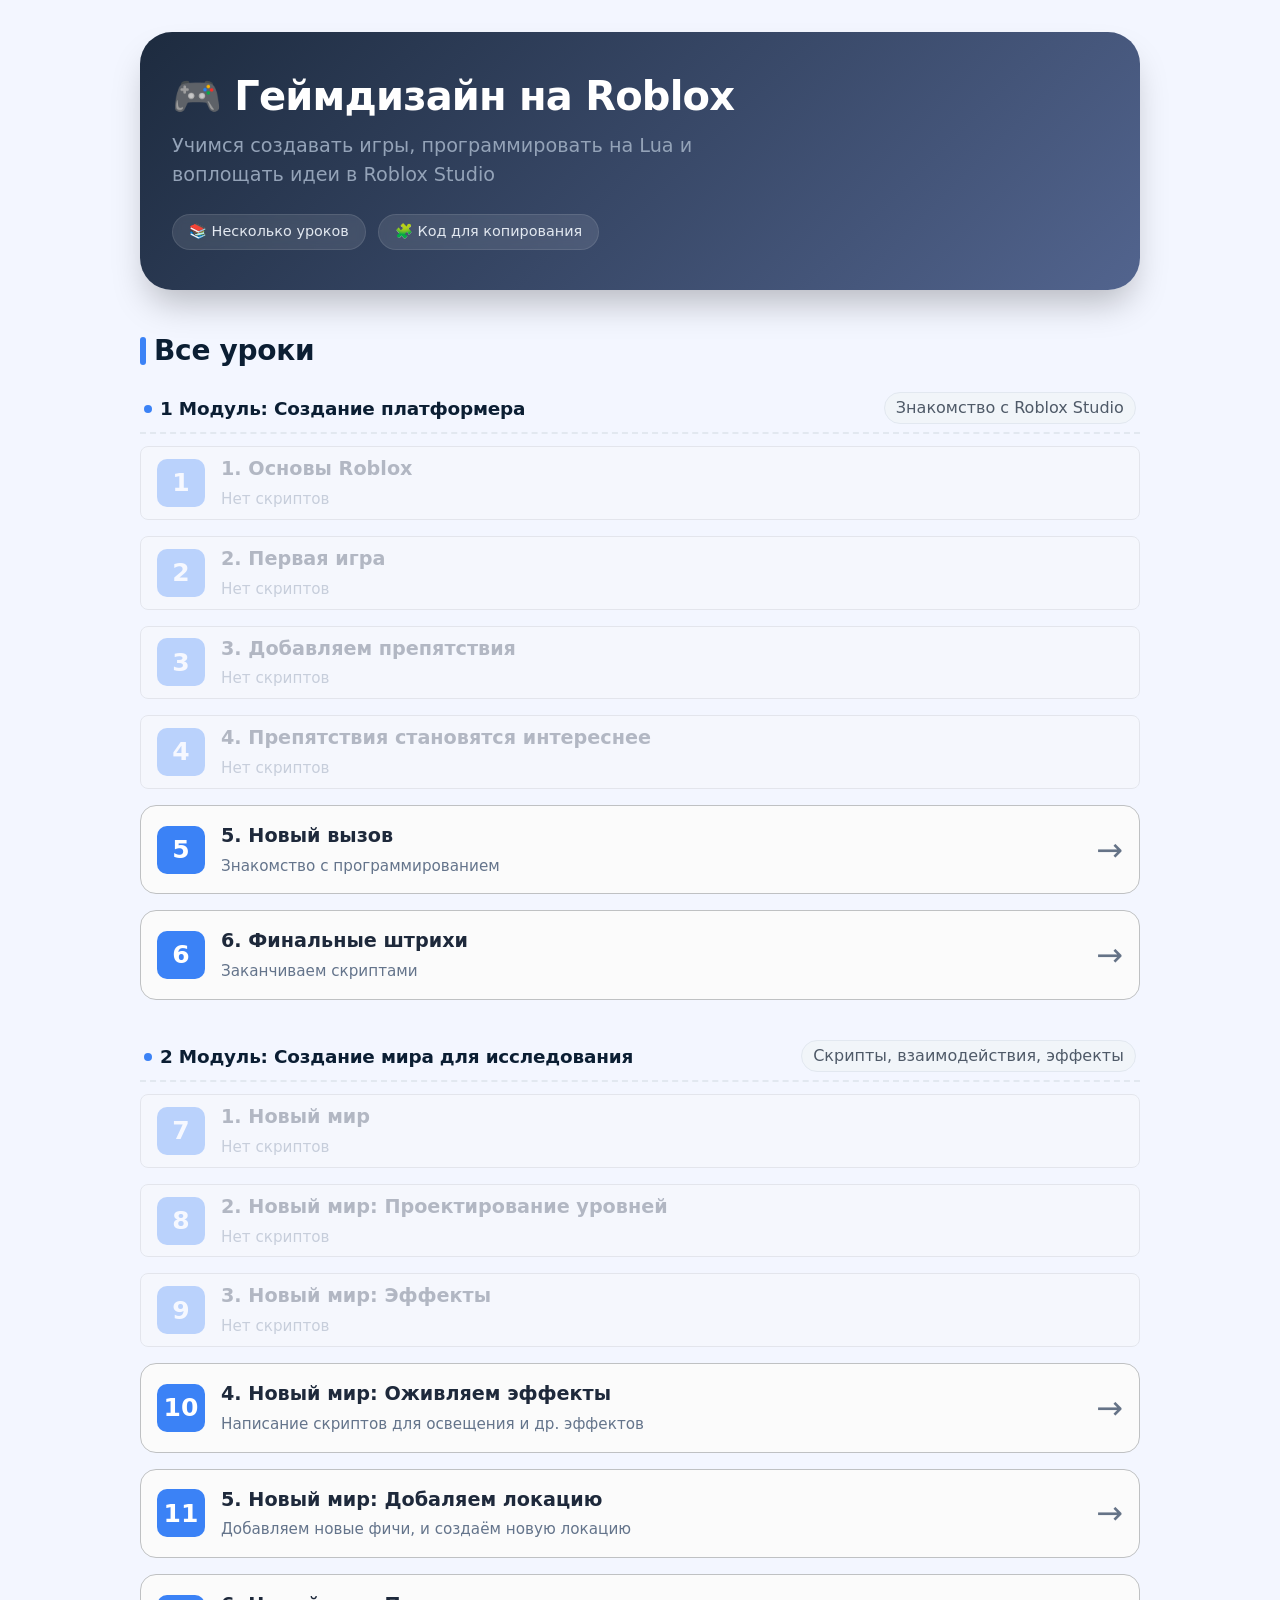
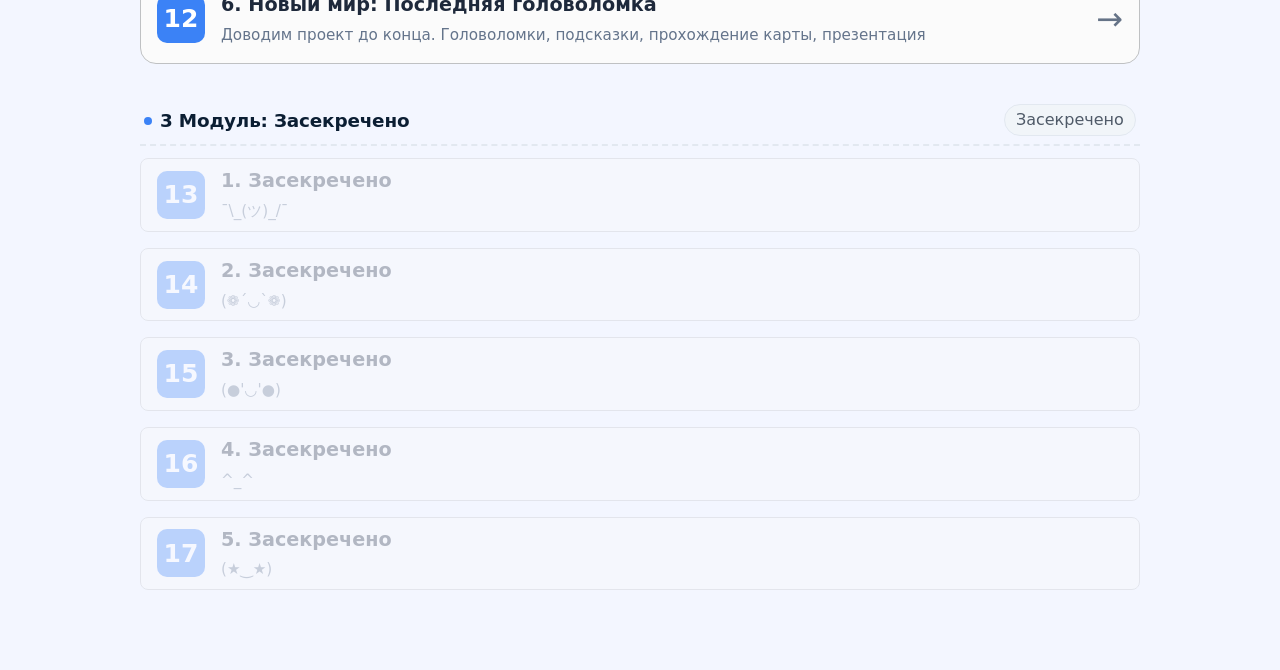
==== commit 58972fab: "засекречено всё" ====
--- a/index.html
+++ b/index.html
@@ -146,29 +146,36 @@
             <a class="lesson-item lesson-item--disabled" href="#">
               <span class="lesson-item__num">13</span>
               <div class="lesson-item__body">
-                <h3>1. В процессе</h3>
-                <p>Скоро</p>
+                <h3>1. Засекречено</h3>
+                <p>¯\_(ツ)_/¯</p>
               </div>
             </a>
             <a class="lesson-item lesson-item--disabled" href="#">
               <span class="lesson-item__num">14</span>
               <div class="lesson-item__body">
-                <h3>2. В процессе</h3>
-                <p>Скоро</p>
+                <h3>2. Засекречено</h3>
+                <p>(❁´◡`❁)</p>
               </div>
             </a>
             <a class="lesson-item lesson-item--disabled" href="#">
               <span class="lesson-item__num">15</span>
               <div class="lesson-item__body">
-                <h3>3. В процессе</h3>
-                <p>Скоро</p>
+                <h3>3. Засекречено</h3>
+                <p>(●'◡'●)</p>
               </div>
             </a>
             <a class="lesson-item lesson-item--disabled" href="#">
               <span class="lesson-item__num">16</span>
               <div class="lesson-item__body">
-                <h3>4. В процессе</h3>
-                <p>Скоро</p>
+                <h3>4. Засекречено</h3>
+                <p>^_^</p>
+              </div>
+            </a>
+            <a class="lesson-item lesson-item--disabled" href="#">
+              <span class="lesson-item__num">17</span>
+              <div class="lesson-item__body">
+                <h3>5. Засекречено</h3>
+                <p>(★‿★)</p>
               </div>
             </a>
           </div>
--- a/css/style.css
+++ b/css/style.css
@@ -379,6 +379,20 @@
     flex-shrink: 0;
   }
   
+  .task-number_width {
+    background: #3b82f6;
+    color: white;
+    font-size: 25px;
+    font-weight: 600;
+    width: 5rem;
+    height: 3rem;
+    display: inline-flex;
+    align-items: center;
+    justify-content: center;
+    border-radius: 10px;
+    flex-shrink: 0;
+  }
+
   .task-desc {
     font-size: 1rem;
     color: #475569;
@@ -395,13 +409,13 @@
     display: flex;
     justify-content: space-between;
     align-items: center;
-    margin-bottom: 0.75rem;
+    margin-bottom: 1rem;
     gap: 1rem;
   }
   
   .code-label span {
-    font-size: 0.9rem;
-    font-weight: 600;
+    font-size: 1rem;
+    font-weight: 400;
     color: #505c6d;
   }
   
@@ -419,22 +433,7 @@
     cursor: pointer;
     transition: background 0.15s, color 0.15s, transform 0.1s;
   }
-  
-  .copy-button:hover {
-    background: #3b82f6;
-    color: white;
-    border-color: #3b82f6;
-  }
-  
-  .copy-button:active {
-    transform: scale(0.97);
-  }
-  
-  .copy-button.copied {
-    background: #10b981;
-    color: white;
-    border-color: #10b981;
-  }
+
   
   pre {
     background: rgb(44, 60, 74);
@@ -610,3 +609,106 @@
       font-size: 1.05rem;
     }
   }
+
+  /* ===== ЗАКРЫТЫЙ БЛОК ===== */
+
+  .locked_block_overlay {
+    /* padding: 1.25rem 1.75rem; */
+    /* background: #f9fcff; */
+    /* border-bottom: 1px solid #e9eef3; */
+    /* display: flex; */
+    /* flex-wrap: wrap; */
+    /* align-items: center; */
+    /* justify-content: space-between; */
+    /* gap: 1rem; */
+
+    /* background: #ffffff; */
+    /* border: 1.5px dashed #cbd5e1; */
+    /* border-radius: 1.5rem; */
+    /* padding: 2.5rem 2rem; */
+    /* text-align: center; */
+    /* max-width: 480px; */
+    /* margin: 0 auto; */
+    /* box-shadow: 0 8px 20px -8px rgba(0, 0, 0, 0.08); */
+    
+  }
+  
+  .locked_block_overlay h2 {
+    font-size: 1.4rem;
+    font-weight: 600;
+    color: #1e293b;
+    display: flex;
+    align-items: center;
+    gap: 0.75rem;
+  }
+
+
+.locked-block__form {
+  display: flex;
+  gap: 0.5rem;
+  justify-content: center;
+  flex-wrap: wrap;
+
+}
+
+.locked-block__input {
+  flex: 1 1 220px;
+  max-width: 420px;
+  padding: 0.65rem 1rem;
+  border: 1.5px solid #cbd5e1;
+  border-radius: 1rem;
+  font-size: 0.95rem;
+  font-family: inherit;
+  color: #1e293b;
+  outline: none;
+  transition: border-color 0.15s, box-shadow 0.15s;
+}
+
+.locked-block__input:focus {
+  border-color: #3b82f6;
+  box-shadow: 0 0 0 3px rgba(59, 130, 246, 0.15);
+}
+
+.locked-block__button {
+  padding: 0.65rem 1.4rem;
+  border-radius: 1rem;
+  border: 1.5px solid #3b82f6;
+  background: #3b82f6;
+  color: #ffffff;
+  font-size: 0.95rem;
+  font-weight: 600;
+  font-family: inherit;
+  cursor: pointer;
+  transition: background 0.15s, border-color 0.15s, transform 0.1s;
+}
+
+.locked-block__button:hover {
+  background: #2563eb;
+  border-color: #2563eb;
+}
+
+.locked-block__button:active {
+  transform: scale(0.97);
+}
+
+.locked-block__error {
+  margin-top: 0.85rem;
+  font-size: 1.2rem;
+  color: #dc2626;
+  font-weight: 500;
+}
+
+.locked-block__content {
+  /* background: #ffffff;
+  border: 1.5px solid #bbf7d0;
+  border-radius: 1.5rem;
+  padding: 1.75rem;
+  box-shadow: 0 8px 20px -8px rgba(16, 185, 129, 0.2); */
+}
+
+.locked-block__content h3 {
+  font-size: 1.15rem;
+  font-weight: 700;
+  color: #065f46;
+  margin-bottom: 0.75rem;
+}
